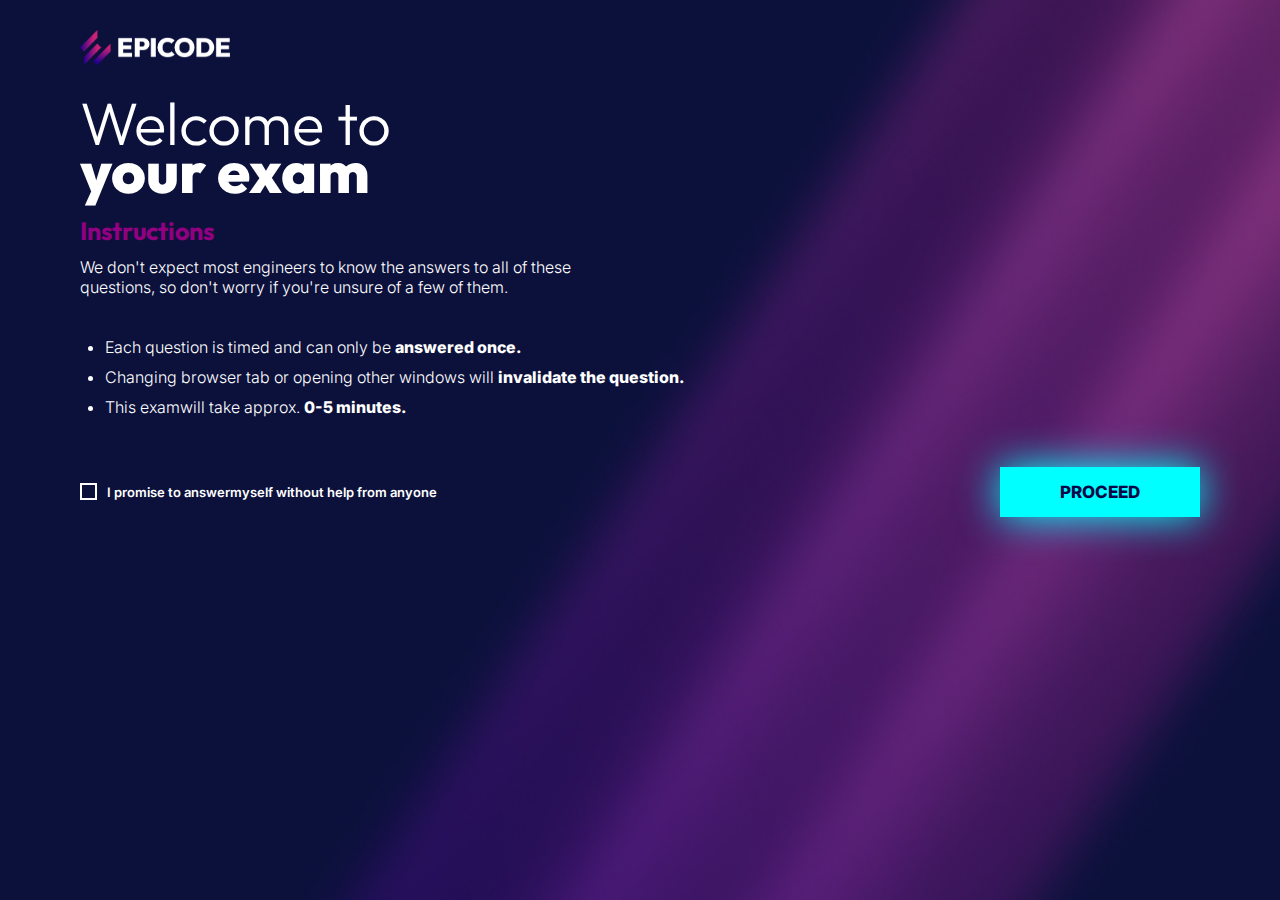
==== index.html @ 0a608dca "html_modify" ====
<!DOCTYPE html>
<html lang="en">
<head>
    <meta charset="UTF-8">
    <meta name="viewport" content="width=device-width, initial-scale=1.0">
    <link rel="stylesheet" href="style.css">
    <title>Brenchmark</title>
</head>
<body id="page_layout">
    <div id="logo">
        <img src="assets/epicode_logo.png" alt="epicode_logo" id="logo_img">
    </div>
    <div id="welcome_page">
        <h1 id="title">Welcome to <span>your exam</span></h1>
        <h3 id="instruction">Instructions</h3>
        <div id="intro_text">We don't expect most engineers to know the answers to all of these questions,
            so don't worry if you're unsure of a few of them.
        </div>

        <ul id="list_instruction">
            <li>Each question is timed and can only be <span>answered once.</span></li>
            <li>Changing browser tab or opening other windows will <span>invalidate the question.</span></li>
            <li>This examwill take approx. <span>0-5 minutes.</span></li>
        </ul>

        <div id="bottom_elements">
            <div id="check_container">
            <input type="checkbox" name="check" id="check_box">
            <label for="check" id="label_check">I promise to answermyself without help from anyone</label>
            </div>

            <button id="btn_proceed_quiz" onclick="branchmark()">PROCEED</button>
    </div>
    </div>


    <div id="content">
        <div id="timer_count"></div>


        <div>
            <div id="logo"></div>
        </div>
        
    </div>
    <script src="script.js"></script>
</body>
</html>
---- style.css ----
@import url('https://fonts.googleapis.com/css2?family=Montserrat:wght@400;600&family=Open+Sans:wght@300;400;500;600;700;800&family=Outfit:wght@100;200;300;400;500;600;700;800;900&family=Playfair+Display:wght@400;700&family=Prata&family=Quicksand:wght@300;400;500;600;700&family=Roboto:ital,wght@0,100;0,300;0,400;0,500;0,700;0,900;1,100;1,300;1,400;1,500;1,700;1,900&display=swap');
@import url('https://fonts.googleapis.com/css2?family=Inter:wght@100;200;300;400;500;600;700;800;900&family=Montserrat:wght@400;600&family=Open+Sans:wght@300;400;500;600;700;800&family=Outfit:wght@100;200;300;400;500;600;700;800;900&family=Playfair+Display:wght@400;700&family=Prata&family=Quicksand:wght@300;400;500;600;700&family=Roboto:ital,wght@0,100;0,300;0,400;0,500;0,700;0,900;1,100;1,300;1,400;1,500;1,700;1,900&display=swap');


/* font-family: 'Outfit', sans-serif; */
/* font-family: 'Inter', sans-serif; */

*{
    margin: 0;
    padding: 0;
}

#page_layout{
   background-image: url(assets/bg.jpg);
   background-repeat: no-repeat;
   background-size: 100%;
}

#logo_img{
    width: 150px;
    height: auto;
    margin: 30px 80px;
}

h1{
    color: white;
    margin-left: 80px;
    font-family: 'Outfit', sans-serif;
    font-size: 60px;
    display: flex;
    flex-direction: column;
    font-weight: 300;
    line-height: 0.8;
}


h3{
    color: #900080;
    margin-left: 80px;
    font-family: 'Outfit', sans-serif;
    margin-top: 20px;
    margin-bottom: 10px;
    font-size: 25px;
}

#intro_text{
    width: 550px;
    height: auto;
    text-wrap: wrap;
    color: white;
    margin-left: 80px;
    font-family: 'Inter', sans-serif;
    margin-bottom: 30px;
    font-size: 16px;
    font-weight: 300;
}

#list_instruction{
    color: white;
    margin-left: 105px;
    font-family: 'Inter', sans-serif;
    margin-bottom: 50px;
    font-size: 16px;
    font-weight: 300;

}

#list_instruction li{
    padding-top: 10px;

}

span {
    font-weight: 800;
}

#bottom_elements{
    margin-left: 80px;
    margin-right: 80px;
    display: flex;
    justify-content: space-between;
}

#check_container{
    font-family: 'Inter', sans-serif;
    display: flex;
    align-items: center;
}

#check_box{
    appearance: none;
    border-style: solid;
    width: 17px;
    height: 17px;
    border-width: 2px;
    border-color: white;
}

#label_check{
    color: white;
    font-size: 13px;
    padding-left: 10px;
    font-weight: 600;
}

#btn_proceed_quiz{
    color: rgb(5, 9, 71);
    width: 200px;
    height: 50px;
    background-color: #00FFFF;
    font-family: 'Inter', sans-serif;
    font-weight: 800;
    font-size: 17px;
    border: none;
    box-shadow: 0px 0px 40px rgb(0 255 255);
}
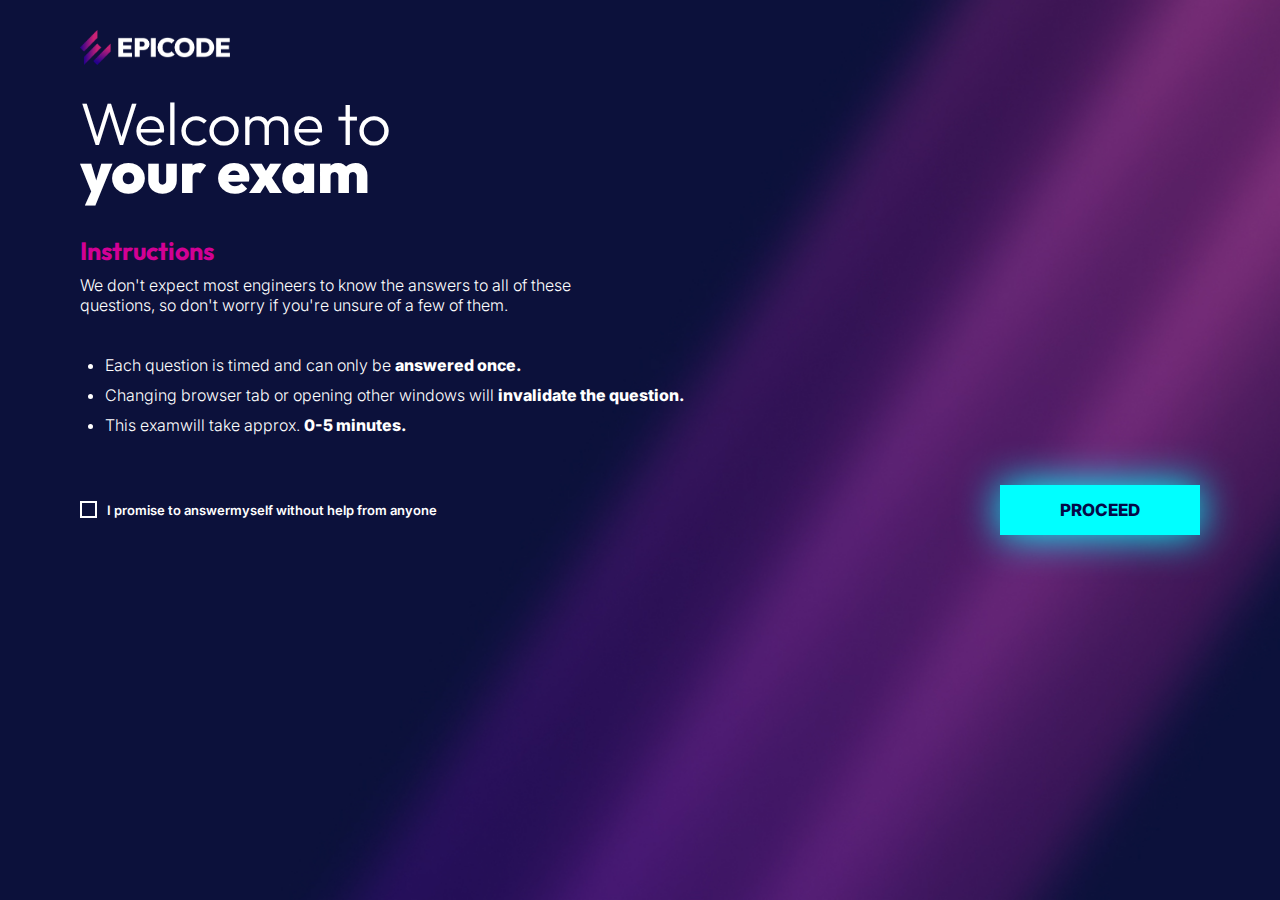
==== commit 1db089d6: "modify_html_welcome_page" ====
--- a/index.html
+++ b/index.html
@@ -10,28 +10,28 @@
     <div id="logo">
         <img src="assets/epicode_logo.png" alt="epicode_logo" id="logo_img">
     </div>
-    <div id="welcome_page">
-        <h1 id="title">Welcome to <span>your exam</span></h1>
-        <h3 id="instruction">Instructions</h3>
-        <div id="intro_text">We don't expect most engineers to know the answers to all of these questions,
-            so don't worry if you're unsure of a few of them.
-        </div>
-
-        <ul id="list_instruction">
-            <li>Each question is timed and can only be <span>answered once.</span></li>
-            <li>Changing browser tab or opening other windows will <span>invalidate the question.</span></li>
-            <li>This examwill take approx. <span>0-5 minutes.</span></li>
-        </ul>
-
-        <div id="bottom_elements">
-            <div id="check_container">
-            <input type="checkbox" name="check" id="check_box">
-            <label for="check" id="label_check">I promise to answermyself without help from anyone</label>
+        <div id="welcome_page">
+            <h1 id="title">Welcome to <span>your exam</span></h1>
+            <h3 id="instruction">Instructions</h3>
+            <div id="intro_text">We don't expect most engineers to know the answers to all of these questions,
+                so don't worry if you're unsure of a few of them.
             </div>
 
-            <button id="btn_proceed_quiz" onclick="branchmark()">PROCEED</button>
-    </div>
-    </div>
+            <ul id="list_instruction">
+                <li>Each question is timed and can only be <span>answered once.</span></li>
+                <li>Changing browser tab or opening other windows will <span>invalidate the question.</span></li>
+                <li>This examwill take approx. <span>0-5 minutes.</span></li>
+            </ul>
+
+            <div id="bottom_elements">
+                <div id="check_container">
+                <input type="checkbox" name="check" id="check_box">
+                <label for="check" id="label_check">I promise to answermyself without help from anyone</label>
+                </div>
+
+                <button id="btn_proceed_quiz" onclick="branchmark()">PROCEED</button>
+            </div>
+        </div>
 
 
     <div id="content">
--- a/style.css
+++ b/style.css
@@ -35,11 +35,11 @@
 
 
 h3{
-    color: #900080;
+    color: #D20094;
     margin-left: 80px;
     font-family: 'Outfit', sans-serif;
-    margin-top: 20px;
-    margin-bottom: 10px;
+    margin-top: 40px;
+    margin-bottom: 8px;
     font-size: 25px;
 }
 
@@ -94,6 +94,7 @@
     height: 17px;
     border-width: 2px;
     border-color: white;
+    cursor: pointer;
 }
 
 #label_check{
@@ -113,4 +114,5 @@
     font-size: 17px;
     border: none;
     box-shadow: 0px 0px 40px rgb(0 255 255);
+    cursor: pointer;
 }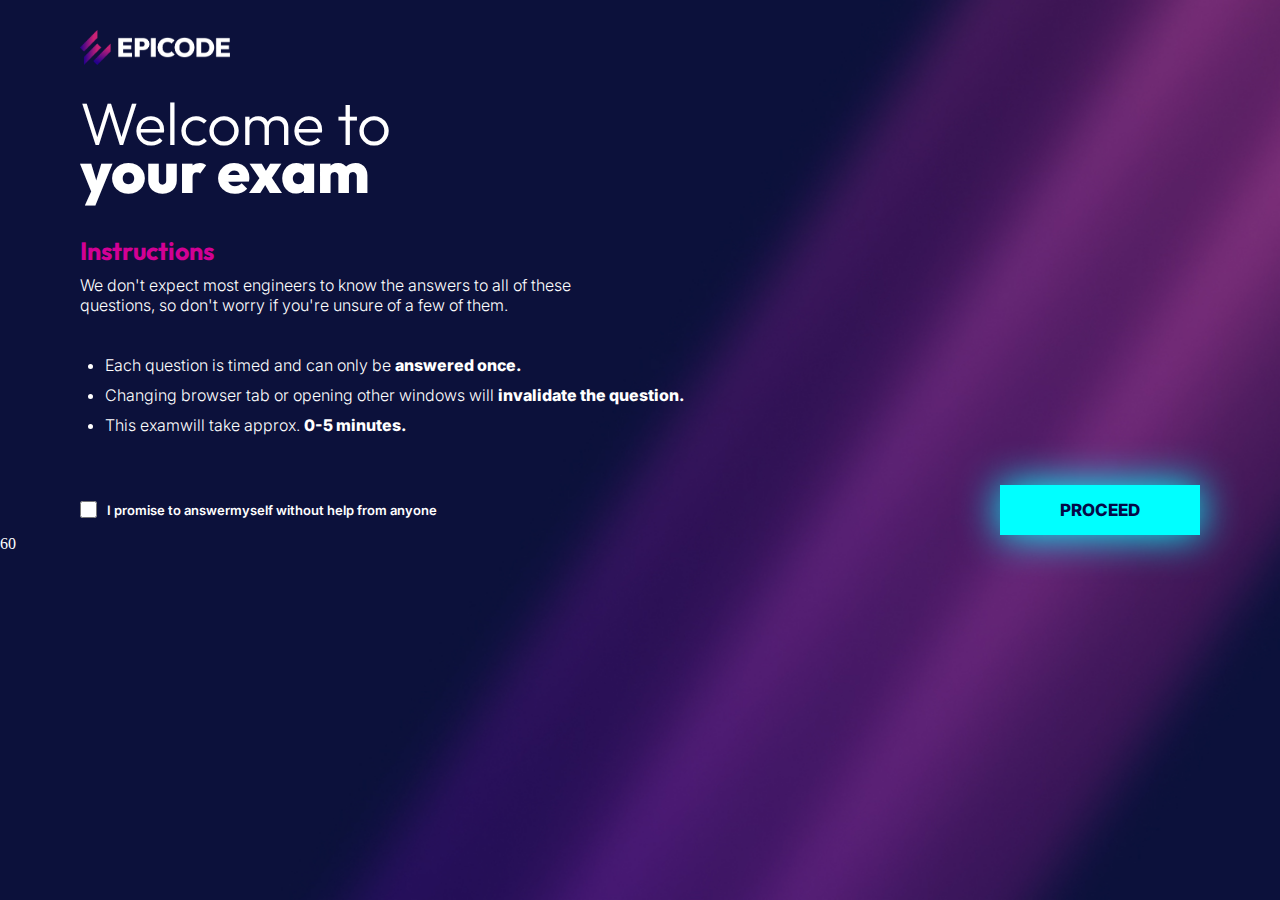
==== commit ee0513d9: "clock_to_fix" ====
--- a/index.html
+++ b/index.html
@@ -34,15 +34,18 @@
         </div>
 
 
-    <div id="content">
-        <div id="timer_count"></div>
+    <div>
+        <div id="content">
+
+        </div>
+
+        <div id="timer_count">60</div>
 
 
-        <div>
-            <div id="logo"></div>
-        </div>
+        <div id="count_questions"></div>
         
     </div>
+
     <script src="script.js"></script>
 </body>
 </html>--- a/style.css
+++ b/style.css
@@ -88,12 +88,13 @@
 }
 
 #check_box{
-    appearance: none;
+    /* appearance: none; */
+    border-width: 2px;
+    border-color: white;
     border-style: solid;
     width: 17px;
     height: 17px;
-    border-width: 2px;
-    border-color: white;
+   
     cursor: pointer;
 }
 
@@ -115,4 +116,12 @@
     border: none;
     box-shadow: 0px 0px 40px rgb(0 255 255);
     cursor: pointer;
+}
+
+#timer_count{
+    color: white;
+}
+
+#count_questions{
+    color: white;
 }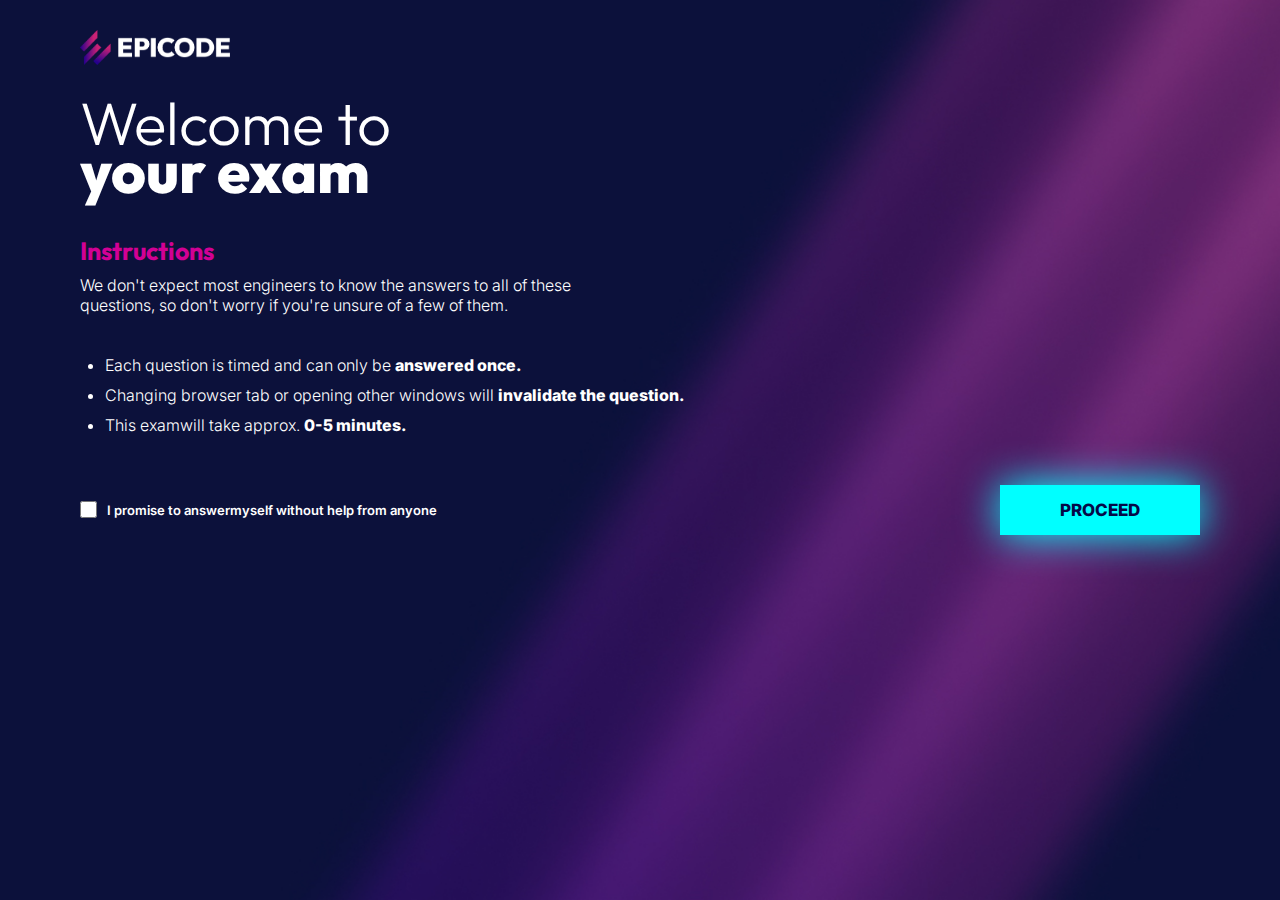
==== commit c1477089: "clock_cot_fixed" ====
--- a/index.html
+++ b/index.html
@@ -39,7 +39,7 @@
 
         </div>
 
-        <div id="timer_count">60</div>
+        <div id="timer_count"></div>
 
 
         <div id="count_questions"></div>
